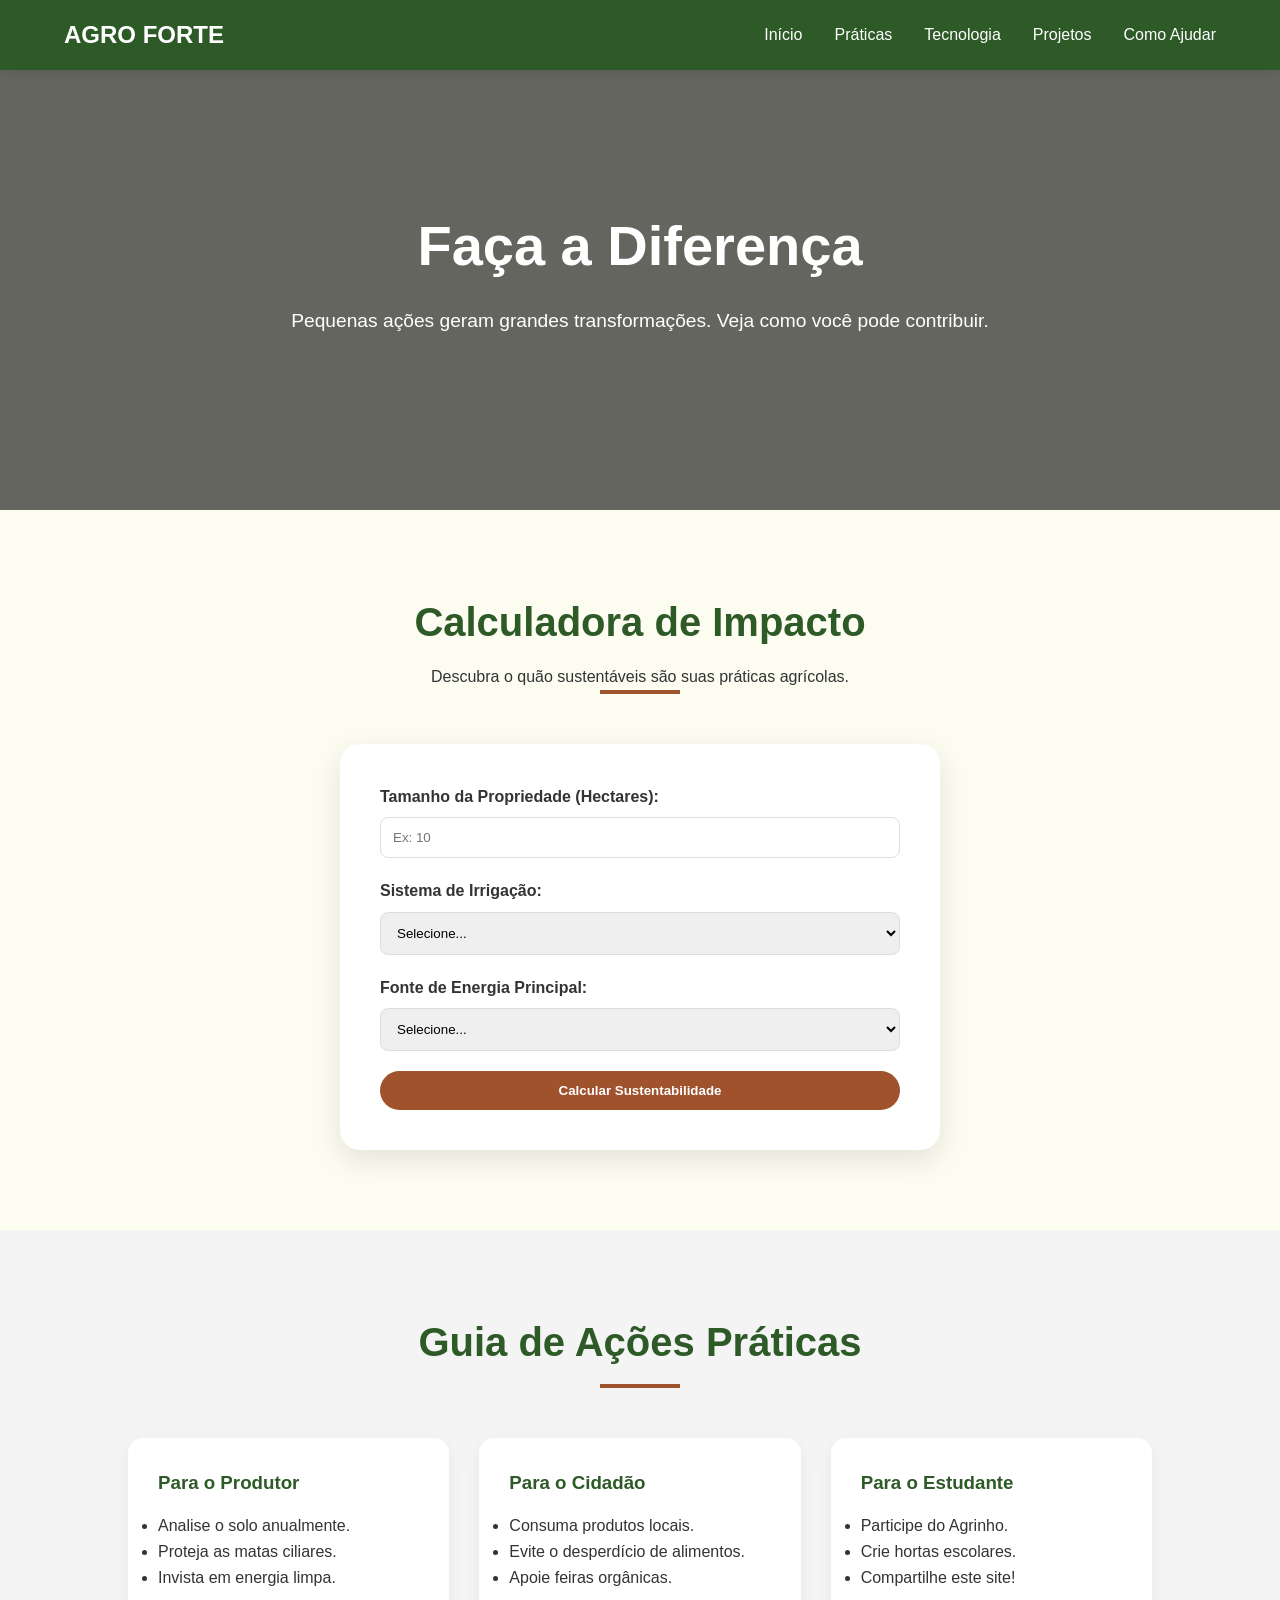
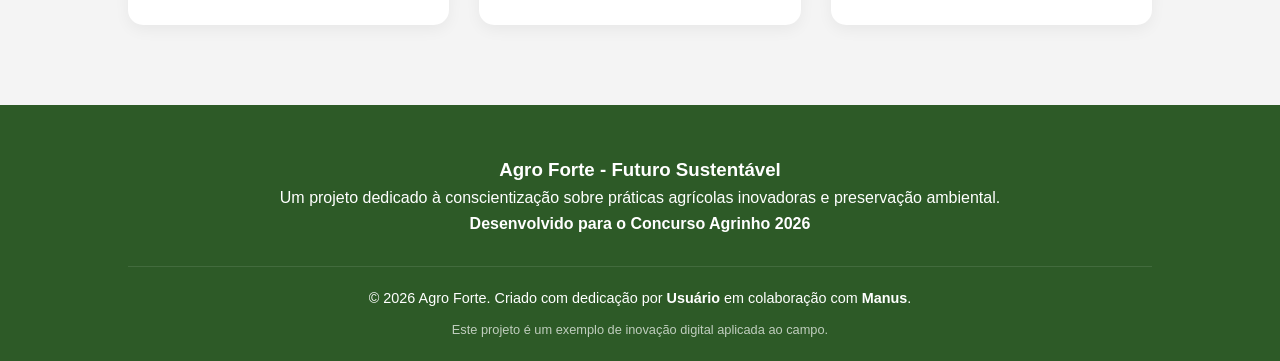
==== ajudar.html @ 0d0064eb "Add files via upload" ====
<!DOCTYPE html>
<html lang="pt-br">
<head>
    <meta charset="UTF-8">
    <meta name="viewport" content="width=device-width, initial-scale=1.0">
    <title>Como Ajudar - Agro Forte</title>
    <link rel="stylesheet" href="style.css">
</head>
<body>

    <nav class="navbar">
        <a href="index.html" class="logo">AGRO FORTE</a>
        <div class="hamburger">
            <span></span>
            <span></span>
            <span></span>
        </div>
        <ul class="nav-links">
            <li><a href="index.html">Início</a></li>
            <li><a href="praticas.html">Práticas</a></li>
            <li><a href="tecnologia.html">Tecnologia</a></li>
            <li><a href="projetos.html">Projetos</a></li>
            <li><a href="ajudar.html">Como Ajudar</a></li>
        </ul>
    </nav>

    <header class="hero" style="height: 50vh; background-image: linear-gradient(rgba(0,0,0,0.6), rgba(0,0,0,0.6)), url('https://images.unsplash.com/photo-1464226184884-fa280b87c399?auto=format&fit=crop&q=80&w=1600');">
        <h1 class="reveal">Faça a Diferença</h1>
        <p class="reveal">Pequenas ações geram grandes transformações. Veja como você pode contribuir.</p>
    </header>

    <section>
        <div class="section-title reveal">
            <h2>Calculadora de Impacto</h2>
            <p>Descubra o quão sustentáveis são suas práticas agrícolas.</p>
            <div class="underline"></div>
        </div>

        <div class="interactive-container reveal">
            <form id="impact-form">
                <div class="form-group">
                    <label for="area">Tamanho da Propriedade (Hectares):</label>
                    <input type="number" id="area" placeholder="Ex: 10" required>
                </div>
                
                <div class="form-group">
                    <label for="water-method">Sistema de Irrigação:</label>
                    <select id="water-method" required>
                        <option value="">Selecione...</option>
                        <option value="gotejamento">Gotejamento (Alta Eficiência)</option>
                        <option value="aspersao">Aspersão (Média Eficiência)</option>
                        <option value="gravidade">Inundação/Gravidade (Baixa Eficiência)</option>
                        <option value="chuva">Apenas Chuva</option>
                    </select>
                </div>

                <div class="form-group">
                    <label for="energy-source">Fonte de Energia Principal:</label>
                    <select id="energy-source" required>
                        <option value="">Selecione...</option>
                        <option value="solar">Solar Fotovoltaica</option>
                        <option value="eolica">Eólica</option>
                        <option value="rede">Rede Elétrica Comum</option>
                        <option value="diesel">Gerador a Diesel</option>
                    </select>
                </div>

                <button type="submit" class="btn" style="width: 100%;">Calcular Sustentabilidade</button>
            </form>

            <div id="result">
                <p id="result-text"></p>
            </div>
        </div>
    </section>

    <section style="background-color: var(--gray-bg);">
        <div class="section-title reveal">
            <h2>Guia de Ações Práticas</h2>
            <div class="underline"></div>
        </div>
        <div class="grid">
            <div class="card reveal">
                <h3>Para o Produtor</h3>
                <ul>
                    <li>Analise o solo anualmente.</li>
                    <li>Proteja as matas ciliares.</li>
                    <li>Invista em energia limpa.</li>
                </ul>
            </div>
            <div class="card reveal">
                <h3>Para o Cidadão</h3>
                <ul>
                    <li>Consuma produtos locais.</li>
                    <li>Evite o desperdício de alimentos.</li>
                    <li>Apoie feiras orgânicas.</li>
                </ul>
            </div>
            <div class="card reveal">
                <h3>Para o Estudante</h3>
                <ul>
                    <li>Participe do Agrinho.</li>
                    <li>Crie hortas escolares.</li>
                    <li>Compartilhe este site!</li>
                </ul>
            </div>
        </div>
    </section>

    <footer>
        <div class="footer-content">
            <h3>Agro Forte - Futuro Sustentável</h3>
            <p>Um projeto dedicado à conscientização sobre práticas agrícolas inovadoras e preservação ambiental.</p>
            <p><strong>Desenvolvido para o Concurso Agrinho 2026</strong></p>
        </div>
        <div class="footer-bottom">
            <p>&copy; 2026 Agro Forte. Criado com dedicação por <strong>Usuário</strong> em colaboração com <strong>Manus</strong>.</p>
            <p style="font-size: 0.8rem; margin-top: 10px; opacity: 0.7;">Este projeto é um exemplo de inovação digital aplicada ao campo.</p>
        </div>
    </footer>

    <script src="script.js"></script>
</body>
</html>
---- style.css ----
/* 
   Agro Forte - Futuro Sustentável
   CSS Centralizado e Moderno
*/

:root {
    --primary-color: #2d5a27; /* Verde Oliva Escuro */
    --secondary-color: #556b2f; /* Verde Oliva */
    --accent-color: #a0522d; /* Marrom Argila */
    --bg-light: #fdfcf0; /* Off-white / Creme claro */
    --text-dark: #333333;
    --text-light: #ffffff;
    --gray-bg: #f4f4f4;
    --transition: all 0.3s ease;
}

* {
    margin: 0;
    padding: 0;
    box-sizing: border-box;
    font-family: 'Segoe UI', Tahoma, Geneva, Verdana, sans-serif;
}

body {
    background-color: var(--bg-light);
    color: var(--text-dark);
    line-height: 1.6;
    overflow-x: hidden;
}

/* Navbar */
.navbar {
    position: fixed;
    top: 0;
    width: 100%;
    background-color: var(--primary-color);
    padding: 1rem 5%;
    display: flex;
    justify-content: space-between;
    align-items: center;
    z-index: 1000;
    box-shadow: 0 2px 10px rgba(0,0,0,0.1);
}

.logo {
    color: var(--text-light);
    font-size: 1.5rem;
    font-weight: bold;
    text-decoration: none;
    display: flex;
    align-items: center;
}

.nav-links {
    display: flex;
    list-style: none;
}

.nav-links li {
    margin-left: 2rem;
}

.nav-links a {
    color: var(--text-light);
    text-decoration: none;
    font-weight: 500;
    transition: var(--transition);
}

.nav-links a:hover {
    color: #c5e1a5;
}

/* Mobile Menu */
.hamburger {
    display: none;
    cursor: pointer;
    flex-direction: column;
    gap: 5px;
}

.hamburger span {
    width: 25px;
    height: 3px;
    background-color: var(--text-light);
    border-radius: 2px;
}

/* Hero Section */
.hero {
    height: 80vh;
    background: linear-gradient(rgba(0,0,0,0.5), rgba(0,0,0,0.5)), url('https://images.unsplash.com/photo-1500382017468-9049fed747ef?auto=format&fit=crop&q=80&w=1600') center/cover no-repeat;
    display: flex;
    flex-direction: column;
    justify-content: center;
    align-items: center;
    text-align: center;
    color: var(--text-light);
    padding: 0 20px;
    margin-top: 60px;
}

.hero h1 {
    font-size: 3.5rem;
    margin-bottom: 1rem;
}

.hero p {
    font-size: 1.2rem;
    max-width: 700px;
    margin-bottom: 2rem;
}

/* Sections */
section {
    padding: 80px 10%;
}

.section-title {
    text-align: center;
    margin-bottom: 50px;
}

.section-title h2 {
    font-size: 2.5rem;
    color: var(--primary-color);
    margin-bottom: 10px;
}

.section-title .underline {
    width: 80px;
    height: 4px;
    background-color: var(--accent-color);
    margin: 0 auto;
}

/* Cards Grid */
.grid {
    display: grid;
    grid-template-columns: repeat(auto-fit, minmax(300px, 1fr));
    gap: 30px;
}

.card {
    background: white;
    padding: 30px;
    border-radius: 15px;
    box-shadow: 0 5px 15px rgba(0,0,0,0.05);
    transition: var(--transition);
    border-bottom: 5px solid transparent;
}

.card:hover {
    transform: translateY(-10px);
    box-shadow: 0 10px 25px rgba(0,0,0,0.1);
    border-bottom: 5px solid var(--secondary-color);
}

.card h3 {
    color: var(--primary-color);
    margin-bottom: 15px;
}

/* Scroll Animation Classes */
.reveal {
    opacity: 0;
    transform: translateY(30px);
    transition: all 0.8s ease-out;
}

.reveal.active {
    opacity: 1;
    transform: translateY(0);
}

/* Buttons */
.btn {
    display: inline-block;
    padding: 12px 30px;
    background-color: var(--accent-color);
    color: white;
    text-decoration: none;
    border-radius: 30px;
    font-weight: bold;
    transition: var(--transition);
    border: none;
    cursor: pointer;
}

.btn:hover {
    background-color: #8b4513;
    transform: scale(1.05);
}

/* Footer */
footer {
    background-color: var(--primary-color);
    color: white;
    padding: 50px 10% 20px;
    text-align: center;
}

.footer-content {
    margin-bottom: 30px;
}

.footer-bottom {
    border-top: 1px solid rgba(255,255,255,0.1);
    padding-top: 20px;
    font-size: 0.9rem;
}

/* Calculator / Quiz Styles */
.interactive-container {
    max-width: 600px;
    margin: 0 auto;
    background: white;
    padding: 40px;
    border-radius: 20px;
    box-shadow: 0 10px 30px rgba(0,0,0,0.1);
}

.form-group {
    margin-bottom: 20px;
}

.form-group label {
    display: block;
    margin-bottom: 8px;
    font-weight: bold;
}

.form-group input, .form-group select {
    width: 100%;
    padding: 12px;
    border: 1px solid #ddd;
    border-radius: 8px;
}

#result {
    margin-top: 30px;
    padding: 20px;
    background-color: var(--gray-bg);
    border-radius: 10px;
    display: none;
}

/* Responsive */
@media (max-width: 768px) {
    .nav-links {
        display: none;
        flex-direction: column;
        position: absolute;
        top: 60px;
        right: 0;
        width: 100%;
        background-color: var(--primary-color);
        padding: 20px;
        text-align: center;
    }

    .nav-links.active {
        display: flex;
    }

    .nav-links li {
        margin: 15px 0;
    }

    .hamburger {
        display: flex;
    }

    .hero h1 {
        font-size: 2.5rem;
    }
}
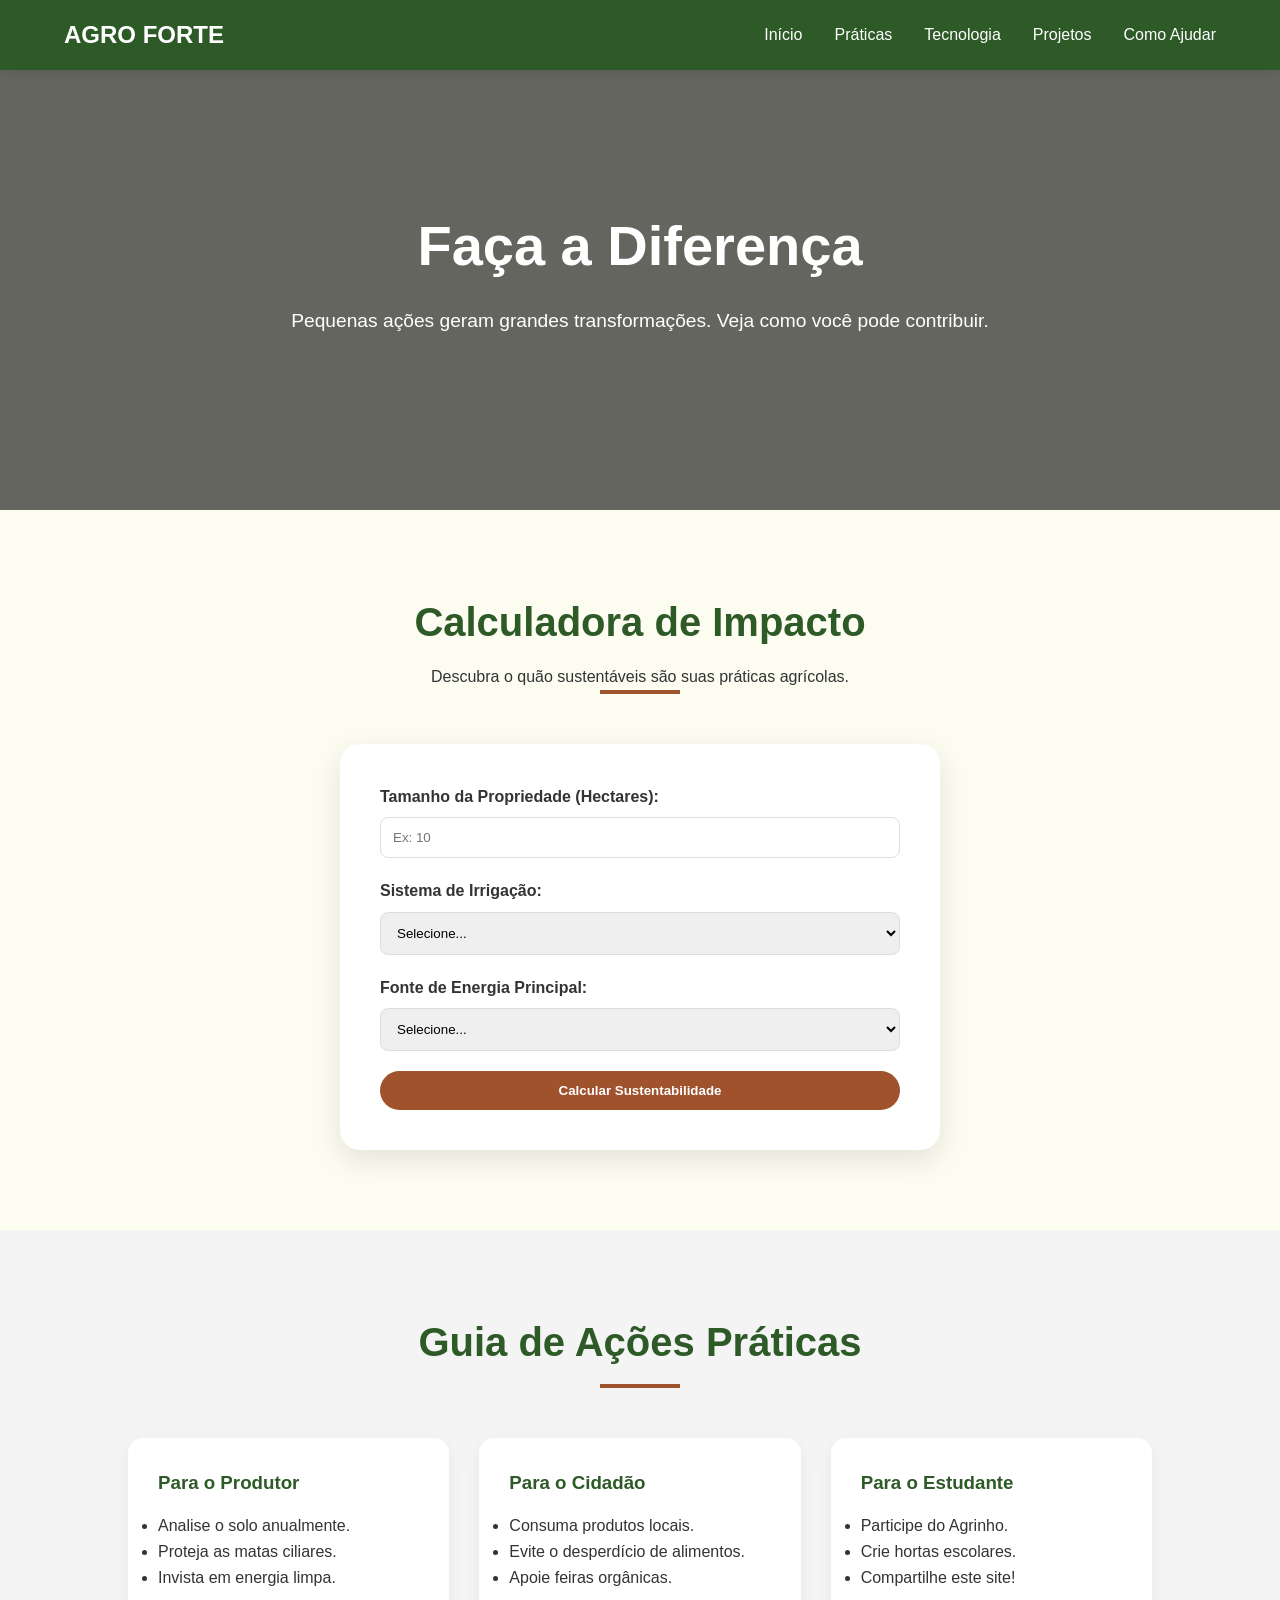
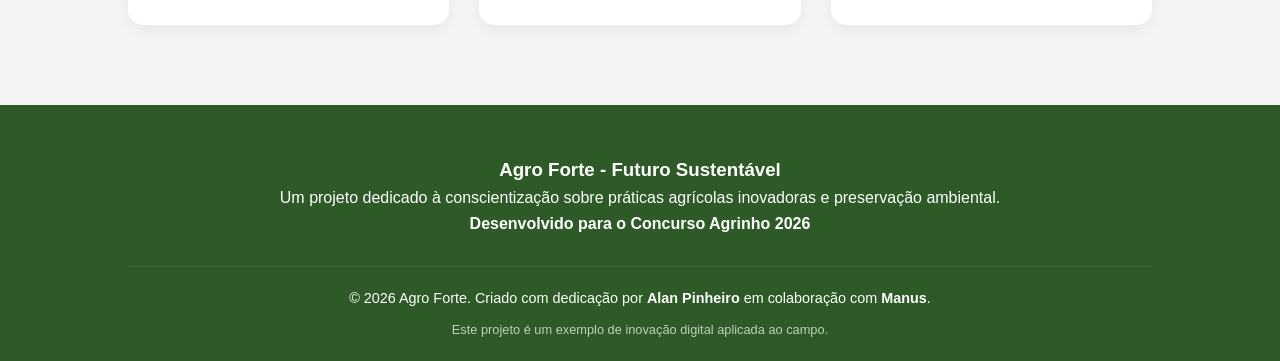
==== commit 41990703: "Update footer credits in ajudar.html" ====
--- a/ajudar.html
+++ b/ajudar.html
@@ -114,7 +114,7 @@
             <p><strong>Desenvolvido para o Concurso Agrinho 2026</strong></p>
         </div>
         <div class="footer-bottom">
-            <p>&copy; 2026 Agro Forte. Criado com dedicação por <strong>Usuário</strong> em colaboração com <strong>Manus</strong>.</p>
+            <p>&copy; 2026 Agro Forte. Criado com dedicação por <strong>Alan Pinheiro</strong> em colaboração com <strong>Manus</strong>.</p>
             <p style="font-size: 0.8rem; margin-top: 10px; opacity: 0.7;">Este projeto é um exemplo de inovação digital aplicada ao campo.</p>
         </div>
     </footer>
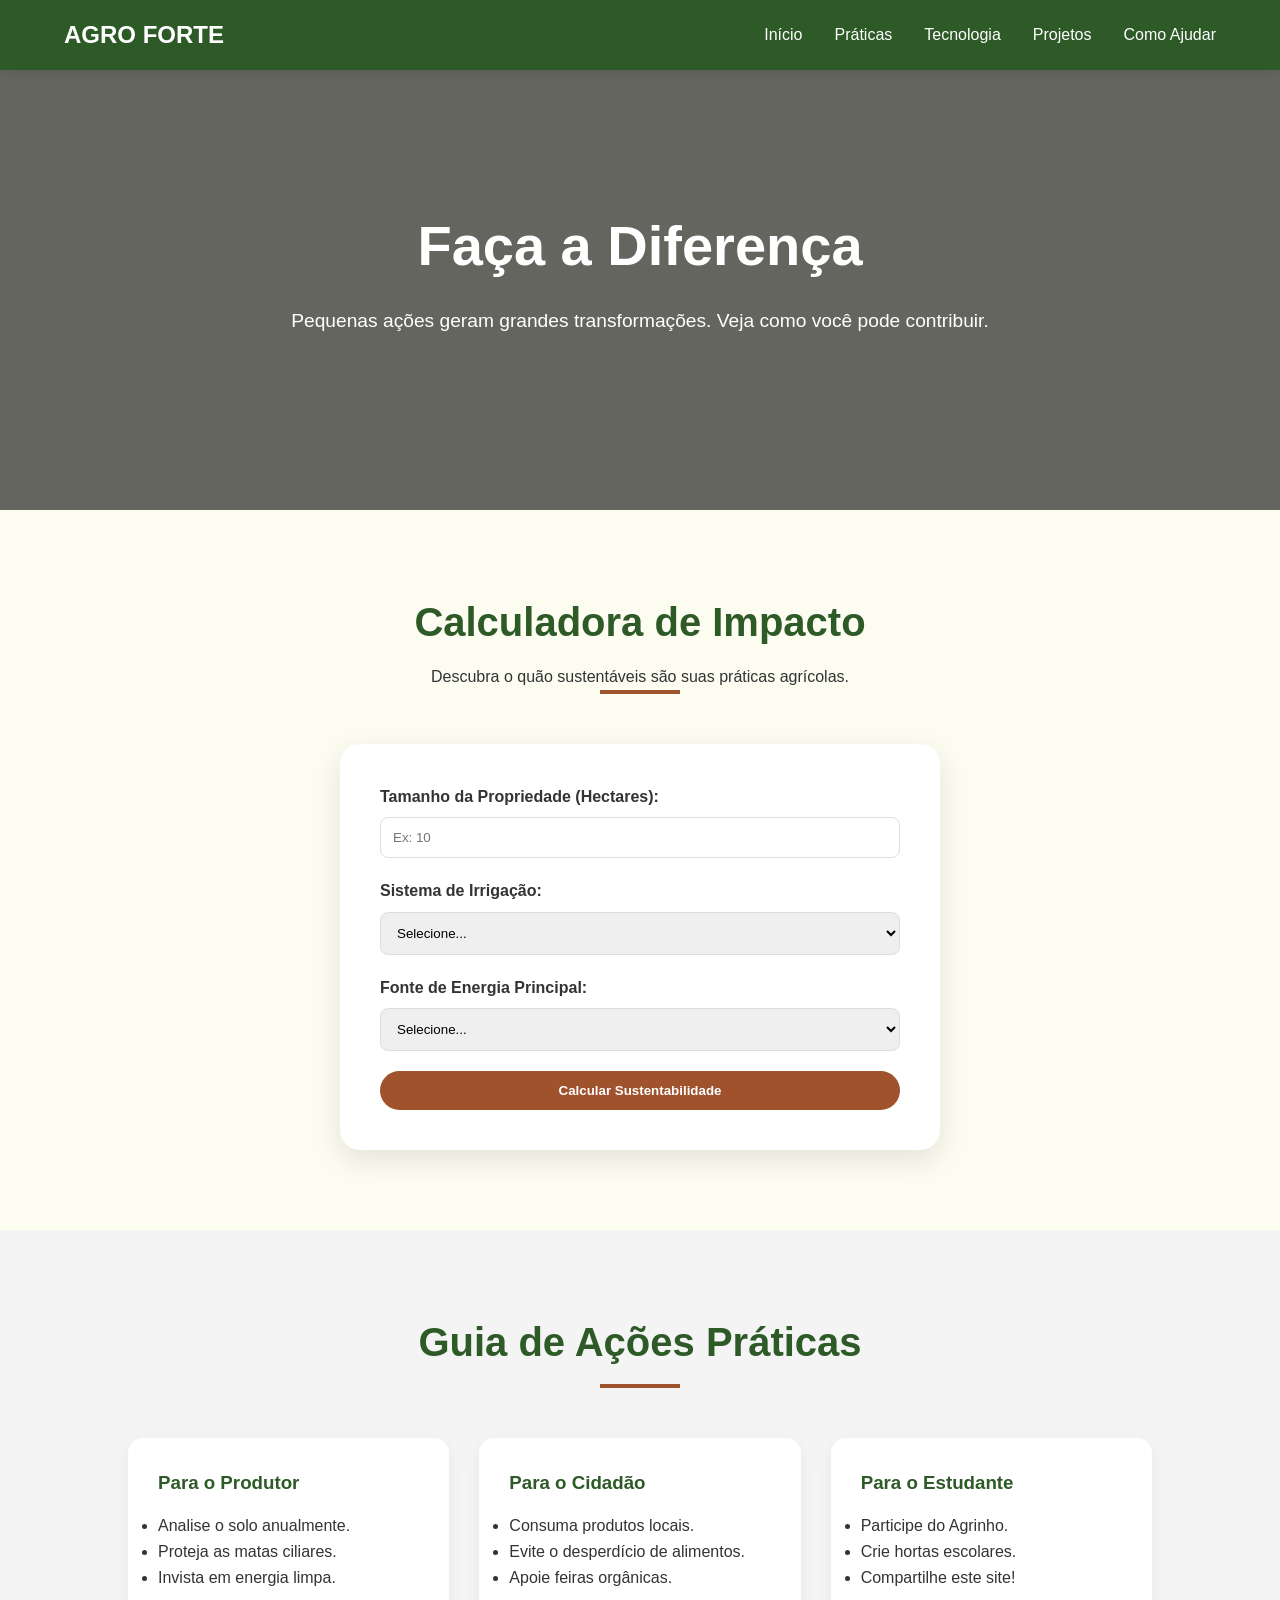
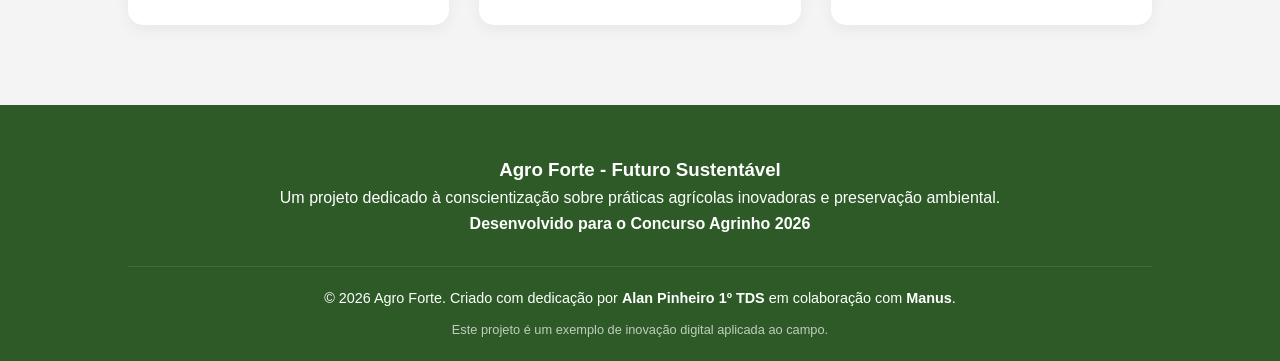
==== commit 18eb4bbb: "Update footer text with new contributor details" ====
--- a/ajudar.html
+++ b/ajudar.html
@@ -114,7 +114,7 @@
             <p><strong>Desenvolvido para o Concurso Agrinho 2026</strong></p>
         </div>
         <div class="footer-bottom">
-            <p>&copy; 2026 Agro Forte. Criado com dedicação por <strong>Alan Pinheiro</strong> em colaboração com <strong>Manus</strong>.</p>
+            <p>&copy; 2026 Agro Forte. Criado com dedicação por <strong>Alan Pinheiro 1º TDS</strong> em colaboração com <strong>Manus</strong>.</p>
             <p style="font-size: 0.8rem; margin-top: 10px; opacity: 0.7;">Este projeto é um exemplo de inovação digital aplicada ao campo.</p>
         </div>
     </footer>
